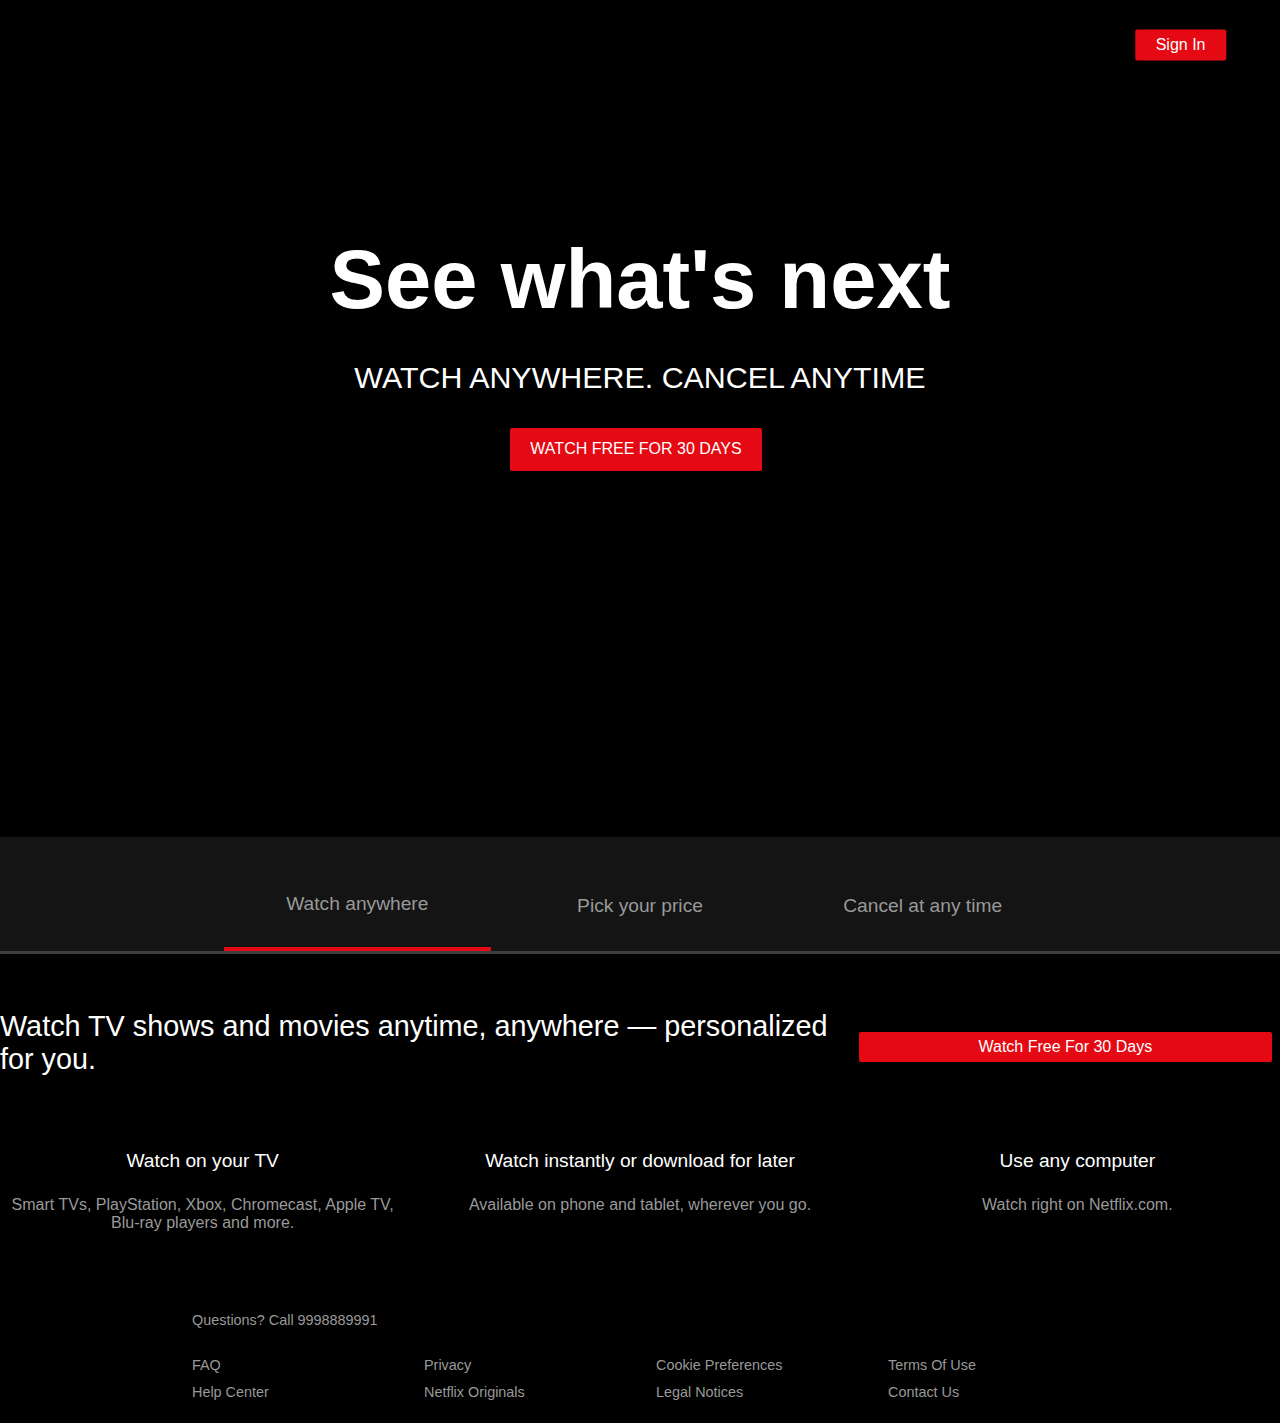
==== netflix home/netflix_home.html @ a88743f7 "Add files via upload" ====
<!DOCTYPE html>
<head>
    <link rel="stylesheet" href="style.css">
</head>
<header class="showcase">
    <div class="showcase-top">
        <img src="https://i.ibb.co/r5krrdz/logo.png" alt="" />
        <a href="#" class="btn">Sign In</a>
    </div>
    <div class="showcase-content">
        <h1>See what's next</h1>
        <p>Watch anywhere. Cancel Anytime</p>
        <a href="#" class="btn btn-lg">Watch Free For 30 Days <i class="fas fa-chevron-right btn-icon"></i></a>
    </div>
</header>
<section class="tabs">
    <div class="container">

        <div id="tab-2" class="tab-item tab-border">
            <i class="fas fa-tablet-alt fa-3x"></i>
            <p class="hide-sm">Watch anywhere</p>
        </div>
        <div id="tab-3" class="tab-item">
            <i class="fas fa-tags fa-3x"></i>
            <p class="hide-sm">Pick your price</p>
        </div>
        <div id="tab-1" class="tab-item">
            <i class="fas fa-door-open fa-3x"></i>
            <p class="hide-sm">Cancel at any time</p>
        </div>
    </div>
</section>

<section class="tab-content">

    <!-- Tab Content -->
    <div id="tab-2-content" class="tab-content-item">
        <div class="tab-2-content-top">
            <p class="text-lg">
                Watch TV shows and movies anytime, anywhere — personalized for
                you.
            </p>
            <a href="#" class="btn btn-">Watch Free For 30 Days</a>
        </div>
        <div class="tab-2-content-bottom">
            <div>
                <img src="https://i.ibb.co/DpdN7Gn/tab-content-2-1.png" alt="" />
                <p class="text-md">
                    Watch on your TV
                </p>
                <p class="text-dark">
                    Smart TVs, PlayStation, Xbox, Chromecast, Apple TV, Blu-ray
                    players and more.
                </p>
            </div>
            <div>
                <img src="https://i.ibb.co/R3r1SPX/tab-content-2-2.png" alt="" />
                <p class="text-md">
                    Watch instantly or download for later
                </p>
                <p class="text-dark">
                    Available on phone and tablet, wherever you go.
                </p>
            </div>
            <div>
                <img src="https://i.ibb.co/gDhnwWn/tab-content-2-3.png" alt="" />
                <p class="text-md">
                    Use any computer
                </p>
                <p class="text-dark">
                    Watch right on Netflix.com.
                </p>
            </div>
        </div>
    </div>
</section>

<footer class="footer">
    <p>Questions? Call 9998889991</p>
    <div class="footer-cols">
        <ul>
            <li><a href="#">FAQ</a></li>
            <li><a href="#">Help Center</a></li>
        </ul>
        <ul>
            <li><a href="#">Privacy</a></li>
            <li><a href="#">Netflix Originals</a></li>
        </ul>
        <ul>
            <li><a href="#">Cookie Preferences</a></li>
            <li><a href="#">Legal Notices</a></li>
        </ul>
        <ul>
            <li><a href="#">Terms Of Use</a></li>
            <li><a href="#">Contact Us</a></li>
        </ul>
    </div>

</footer>
</html>
---- netflix home/style.css ----
:root {
  --primary-color: #e50914;
  --dark-color: #141414;
  --light-color: #f4f4f4;
}

* {
  box-sizing: border-box;
  margin: 0;
  padding: 0;
}

body {
  font-family: 'Arial', sans-serif;
  -webkit-font-smoothing: antialiased;
  background: #000;
  color: #999;
}

.btn {
  border-radius: 5px;
}



ul {
  list-style: none;
}

h1 {
  color: #fff;
}

a {
  color: #fff;
  text-decoration: none;
}

p {
  margin: 0.5rem 0;
}

img {
  width: 100%;
}

.showcase {
  width: 100%;
  height: 93vh;
  position: relative;
  background: url('https://i.ibb.co/vXqDmnh/background.jpg') no-repeat center center/cover;
}

.showcase::after {
  content: '';
  position: absolute;
  top: 0;
  left: 0;
  width: 100%;
  height: 100%;
  z-index: 1;
  background: rgba(0, 0, 0, 0.6);
  box-shadow: inset 120px 100px 250px #000000, inset -120px -100px 250px #000000;
}

.showcase-top {
  position: relative;
  z-index: 2;
  height: 90px;
}

.showcase-top img {
  width: 170px;
  position: absolute;
  top: 50%;
  left: 50%;
  transform: translate(-50%, -50%);
  margin-left: 0;
}

.showcase-top a {
  position: absolute;
  top: 50%;
  right: 0;
  transform: translate(-50%, -50%);
}

.showcase-content {
  position: relative;
  z-index: 2;
  width: 65%;
  margin: auto;
  display: flex;
  flex-direction: column;
  justify-content: center;
  align-items: center;
  text-align: center;
  margin-top: 9rem;
}

.showcase-content h1 {
  font-weight: 700;
  font-size: 5.2rem;
  line-height: 1.1;
  margin: 0 0 2rem;
}

.showcase-content p {
  text-transform: uppercase;
  color: #fff;
  font-weight: 400;
  font-size: 1.9rem;
  line-height: 1.25;
  margin: 0 0 2rem;
}

/* Tabs */
.tabs {
  background: var(--dark-color);
  padding-top: 1rem;
  border-bottom: 3px solid #3d3d3d;
  border-right: none;
}

.tabs .container {
  display: grid;
  grid-template-columns: repeat(3, 1fr);
  grid-gap: 1rem;
  align-items: center;
  justify-content: center;
  text-align: center;
}

.tabs p {
  font-size: 1.2rem;
  padding-top: 0.5rem;
}

.tabs .container>div {
  padding: 1.5rem 0;
}

.tabs .container>div:hover {
  color: #fff;
  cursor: pointer;
}

.tab-border {
  border-bottom: var(--primary-color) 4px solid;
}

/* Tab Content */
.tab-content {
  padding: 3rem 0;
  background: #000;
  color: #fff;
}



.show {
  display: block !important;
  opacity: 1 !important;
  transition: all 1000 ease-in;
}



#tab-2-content .tab-2-content-top {
  display: grid;
  grid-template-columns: 2fr 1fr;
  grid-gap: 1rem;
  justify-content: center;
  align-items: center;
}

#tab-2-content .tab-2-content-bottom {
  margin-top: 2rem;
  display: grid;
  grid-template-columns: repeat(3, 1fr);
  grid-gap: 2rem;
  text-align: center;
}



.footer {
  max-width: 70%;
  margin: 1rem auto;
  overflow: auto;
}

.footer,
.footer a {
  color: #999;
  font-size: 0.9rem;
}

.footer p {
  margin-bottom: 1.5rem;
}

.footer .footer-cols {
  display: grid;
  grid-template-columns: repeat(4, 1fr);
  grid-gap: 2rem;
}

.footer li {
  line-height: 1.9;
}

.footer .lang-select {
  margin-top: 2rem;
  color: #999;
  background-color: #000;
  background-image: none;
  border: 1px solid #333;
  padding: 1rem 1.2rem;
  border-radius: 5px;
}

/* Container */
.container {
  max-width: 70%;
  margin: auto;
  overflow: hidden;
  padding: 0 2rem;
}

/* Text Styles */
.text-xl {
  font-size: 2rem;
}

.text-lg {
  font-size: 1.8rem;
  margin-bottom: 1rem;
}

.text-md {
  margin-bottom: 1.5rem;
  font-size: 1.2rem;
}

.text-center {
  text-align: center;
}

.text-dark {
  color: #999;
}

/* Buttons */
.btn {
  display: inline-block;
  background: var(--primary-color);
  color: #fff;
  padding: 0.4rem 1.3rem;
  font-size: 1rem;
  text-align: center;
  border: none;
  cursor: pointer;
  margin-right: 0.5rem;
  transition: opacity 0.2s ease-in;
  outline: none;
  box-shadow: 0 1px 0 rgba(0, 0, 0, 0.45);
  border-radius: 2px;
}

.btn:hover {
  opacity: 0.9;
}

.btn-lg {
  font-size: 1rem;
  padding: 0.8rem 1.3rem;
  text-transform: uppercase;
}
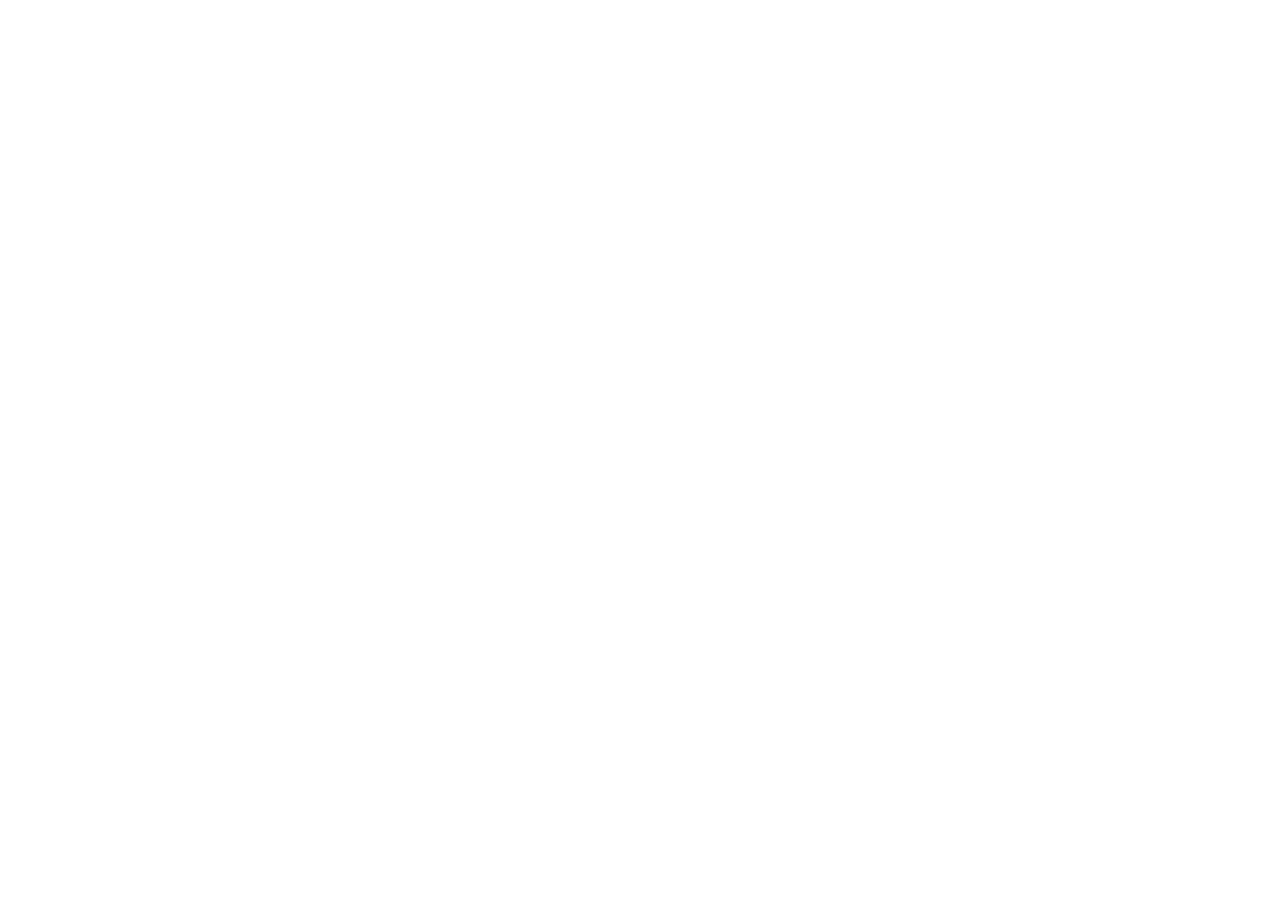
==== commit 5f3d2f12: "Update netflix_home.html" ====
--- a/netflix home/netflix_home.html
+++ b/netflix home/netflix_home.html
@@ -1,5 +1,6 @@
 <!DOCTYPE html>
 <head>
+    <title>netflix<?title>
     <link rel="stylesheet" href="style.css">
 </head>
 <header class="showcase">
@@ -97,4 +98,4 @@
     </div>
 
 </footer>
-</html>+</html>
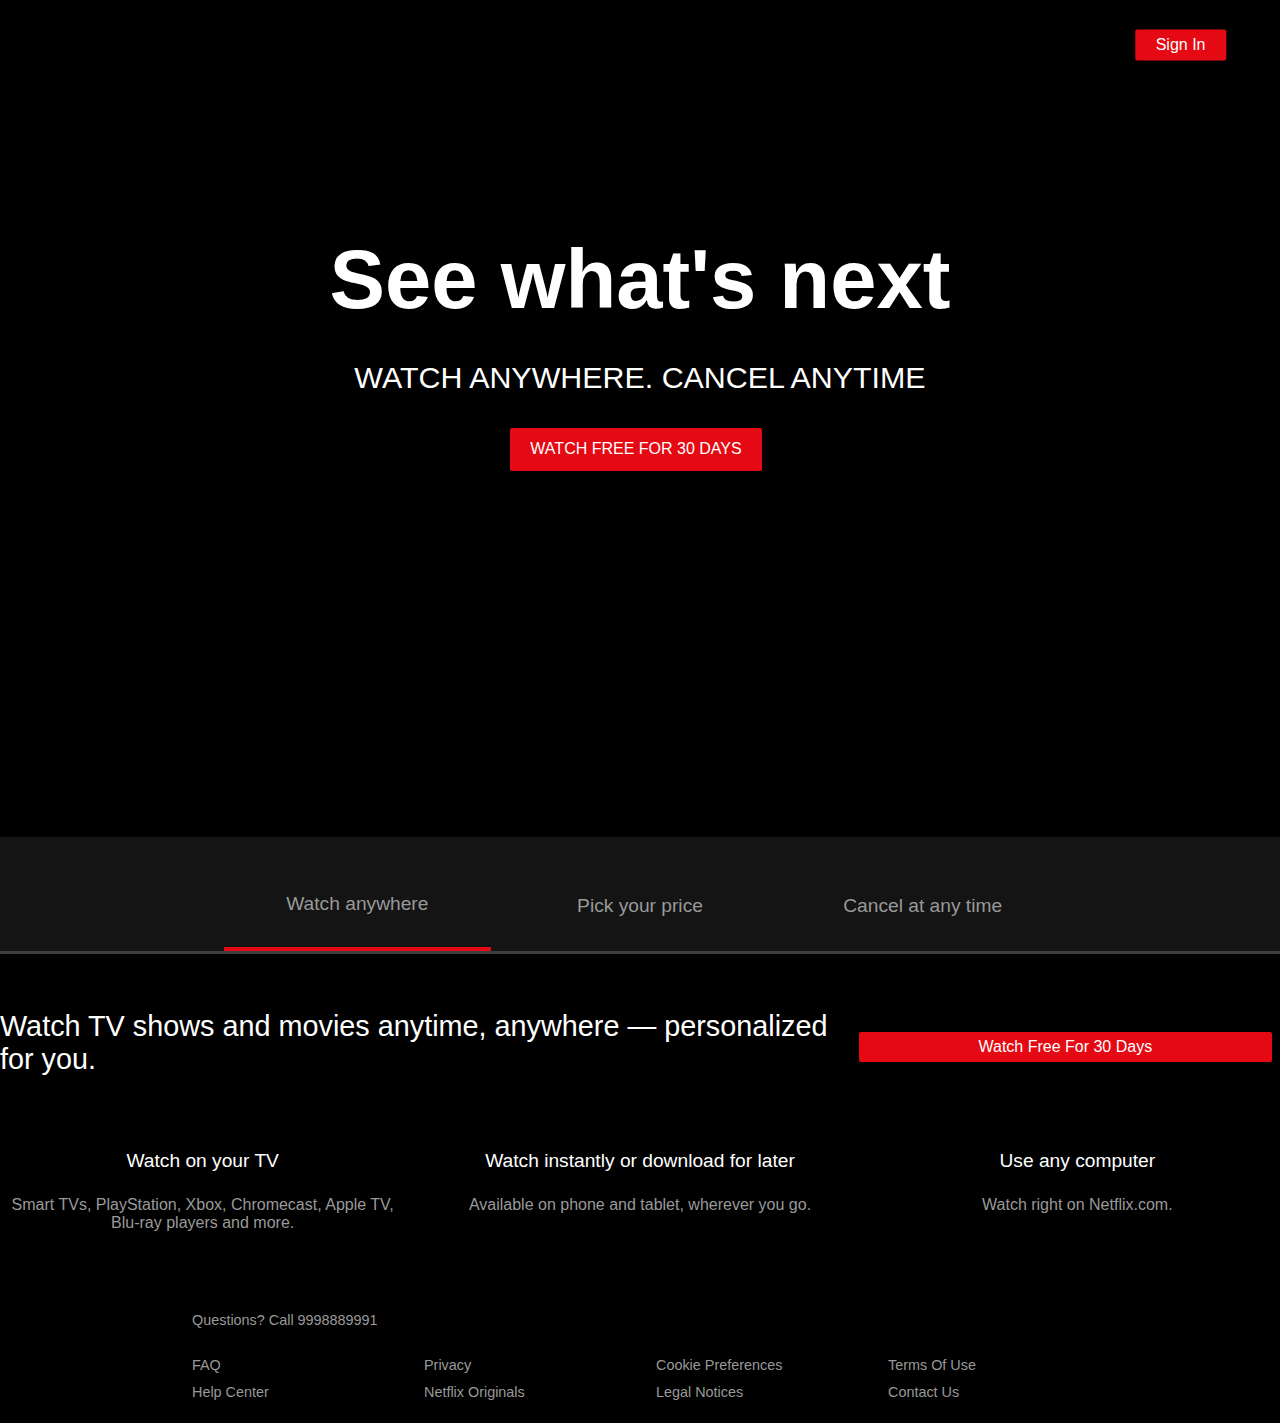
==== commit bd40228b: "Update netflix_home.html" ====
--- a/netflix home/netflix_home.html
+++ b/netflix home/netflix_home.html
@@ -1,6 +1,6 @@
 <!DOCTYPE html>
 <head>
-    <title>netflix<?title>
+    <title>netflix</title>
     <link rel="stylesheet" href="style.css">
 </head>
 <header class="showcase">
